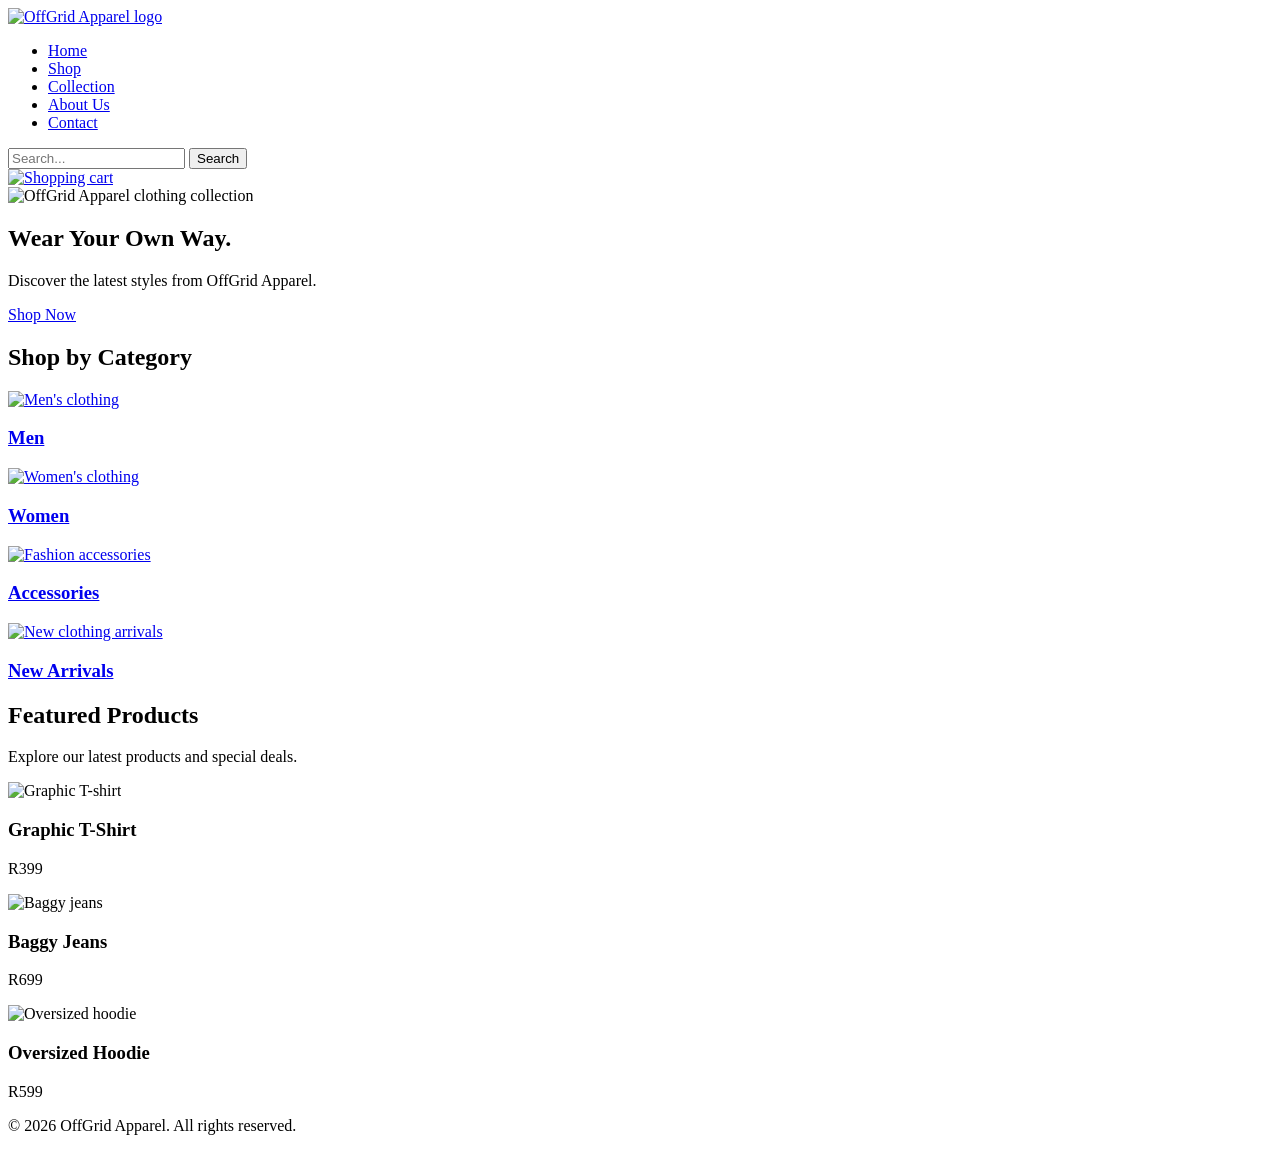
==== index.html @ 58221da4 "Add files via upload" ====
<!doctype html>
<html>

<head>
    <title>OffGrid Apparel - Home</title>
</head>

<body>

    <!-- Header -->
    <header>

        <!-- Logo -->
        <a href="index.html">
            <img src="images/OffGrid-logo.png" alt="OffGrid Apparel logo">
        </a>

        <!-- Navigation -->
        <nav>
            <ul>
                <li><a href="index.html">Home</a></li>
                <li><a href="shop.html">Shop</a></li>
                <li><a href="collection.html">Collection</a></li>
                <li><a href="about.html">About Us</a></li>
                <li><a href="contact.html">Contact</a></li>
            </ul>
        </nav>

        <!-- Search Bar -->
        <form action="search.html" method="get">
            <input type="search" name="search" placeholder="Search..." aria-label="Search">
            <button type="submit">Search</button>
        </form>

        <!-- Shopping Cart -->
        <a href="cart.html" aria-label="Shopping Cart">
            <img src="images/grocery-store (1).png" alt="Shopping cart">
        </a>

    </header>


    <main>

        <!-- Hero Section -->
        <section class="hero">

            <img src="images/hero.jpg" alt="OffGrid Apparel clothing collection">

            <div class="hero-content">
                <h1>Wear Your Own Way.</h1>
                <p>Discover the latest styles from OffGrid Apparel.</p>
                <a href="shop.html">Shop Now</a>
            </div>

        </section>


        <!-- Shop by Category -->
        <section class="shop-category">

            <h2>Shop by Category</h2>

            <div class="categories">

                <!-- Men's Category -->
                <a href="shop.html">
                    <img src="images/men.png" alt="Men's clothing">
                    <h3>Men</h3>
                </a>

                <!-- Women's Category -->
                <a href="shop.html">
                    <img src="images/women.png" alt="Women's clothing">
                    <h3>Women</h3>
                </a>

                <!-- Accessories Category -->
                <a href="shop.html">
                    <img src="images/Accessories.png" alt="Fashion accessories">
                    <h3>Accessories</h3>
                </a>

                <!-- New Arrivals Category -->
                <a href="shop.html">
                    <img src="images/new-arrivals.png" alt="New clothing arrivals">
                    <h3>New Arrivals</h3>
                </a>

            </div>

        </section>


        <!-- Featured Products -->
        <section class="featured-products">

            <h2>Featured Products</h2>
            <p>Explore our latest products and special deals.</p>

            <!-- Product 1 -->
            <article>
                <img src="images/product1.jpg" alt="Graphic T-shirt">
                <h3>Graphic T-Shirt</h3>
                <p>R399</p>
            </article>

            <!-- Product 2 -->
            <article>
                <img src="images/product2.jpg" alt="Baggy jeans">
                <h3>Baggy Jeans</h3>
                <p>R699</p>
            </article>

            <!-- Product 3 -->
            <article>
                <img src="images/product3.jpg" alt="Oversized hoodie">
                <h3>Oversized Hoodie</h3>
                <p>R599</p>
            </article>

        </section>

    </main>


    <!-- Footer -->
    <footer>

        <p>&copy; 2026 OffGrid Apparel. All rights reserved.</p>

    </footer>

</body>

</html>
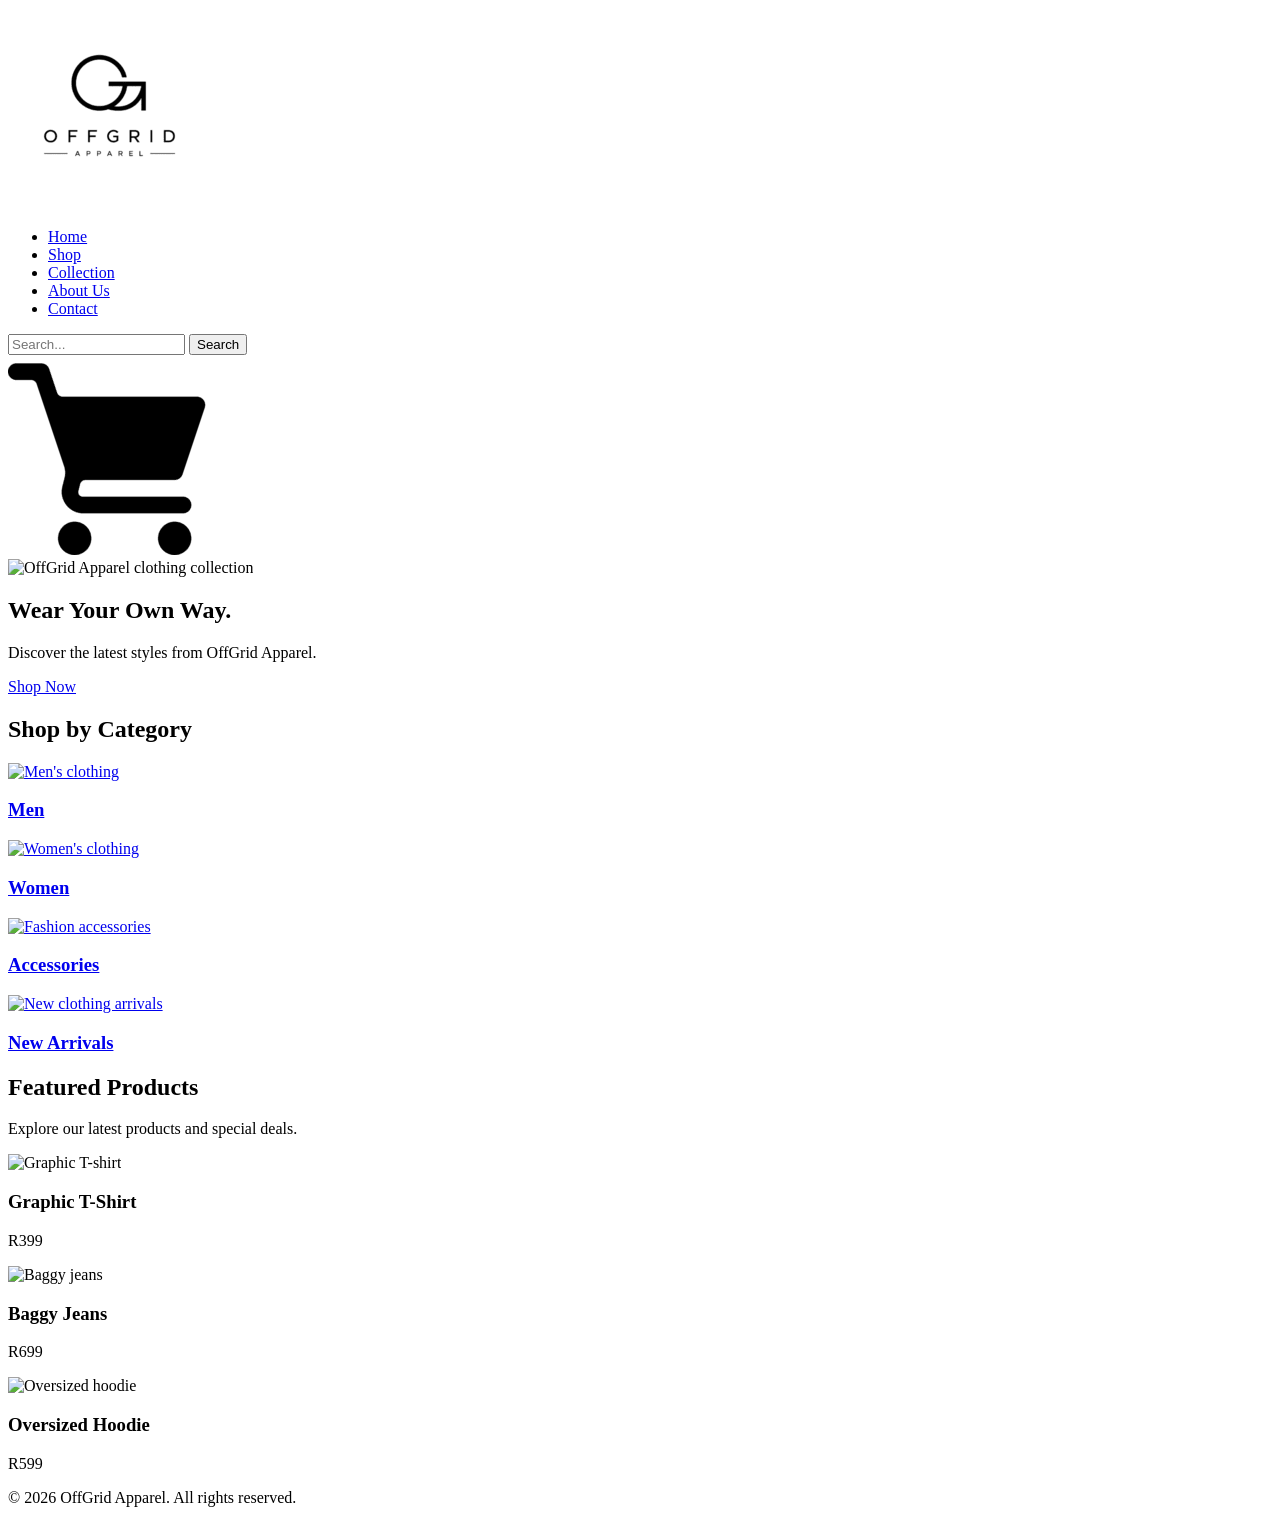
==== commit cbad2760: "Update index.html" ====
--- a/index.html
+++ b/index.html
@@ -3,42 +3,38 @@
 
 <head>
     <title>OffGrid Apparel - Home</title>
+    <link rel="stylesheet" href="css/style.css">
 </head>
 
-<body>
+<body class="page-home">
 
     <!-- Header -->
-    <header>
+     <header>
 
-        <!-- Logo -->
-        <a href="index.html">
-            <img src="images/OffGrid-logo.png" alt="OffGrid Apparel logo">
-        </a>
+    <a href="index.html">
+        <img class="logo" src="images/OffGrid-logo.png" alt="OffGrid Apparel logo">
+    </a>
 
-        <!-- Navigation -->
-        <nav>
-            <ul>
-                <li><a href="index.html">Home</a></li>
-                <li><a href="shop.html">Shop</a></li>
-                <li><a href="collection.html">Collection</a></li>
-                <li><a href="about.html">About Us</a></li>
-                <li><a href="contact.html">Contact</a></li>
-            </ul>
-        </nav>
+    <nav>
+        <ul>
+            <li><a href="index.html">Home</a></li>
+            <li><a href="shop.html">Shop</a></li>
+            <li><a href="collection.html">Collection</a></li>
+            <li><a href="about.html">About Us</a></li>
+            <li><a href="contact.html">Contact</a></li>
+        </ul>
+    </nav>
 
-        <!-- Search Bar -->
-        <form action="search.html" method="get">
-            <input type="search" name="search" placeholder="Search..." aria-label="Search">
-            <button type="submit">Search</button>
-        </form>
+    <form>
+        <input type="search" placeholder="Search...">
+        <button>Search</button>
+    </form>
 
-        <!-- Shopping Cart -->
-        <a href="cart.html" aria-label="Shopping Cart">
-            <img src="images/grocery-store (1).png" alt="Shopping cart">
-        </a>
+    <a href="cart.html">
+        <img class="cart" src="images/grocery-store (1).png" alt="Shopping cart">
+    </a>
 
-    </header>
-
+</header>
 
     <main>
 
@@ -65,25 +61,25 @@
 
                 <!-- Men's Category -->
                 <a href="shop.html">
-                    <img src="images/men.png" alt="Men's clothing">
+                    <img src="images/men.jpg" alt="Men's clothing">
                     <h3>Men</h3>
                 </a>
 
                 <!-- Women's Category -->
                 <a href="shop.html">
-                    <img src="images/women.png" alt="Women's clothing">
+                    <img src="images/women.jpg" alt="Women's clothing">
                     <h3>Women</h3>
                 </a>
 
                 <!-- Accessories Category -->
                 <a href="shop.html">
-                    <img src="images/Accessories.png" alt="Fashion accessories">
+                    <img src="images/Accessories.jpg" alt="Fashion accessories">
                     <h3>Accessories</h3>
                 </a>
 
                 <!-- New Arrivals Category -->
                 <a href="shop.html">
-                    <img src="images/new-arrivals.png" alt="New clothing arrivals">
+                    <img src="images/new-arrivals.jpg" alt="New clothing arrivals">
                     <h3>New Arrivals</h3>
                 </a>
 
@@ -100,21 +96,21 @@
 
             <!-- Product 1 -->
             <article>
-                <img src="images/product1.jpg" alt="Graphic T-shirt">
+                <img src="images/graphic_tees.jpg" alt="Graphic T-shirt">
                 <h3>Graphic T-Shirt</h3>
                 <p>R399</p>
             </article>
 
             <!-- Product 2 -->
             <article>
-                <img src="images/product2.jpg" alt="Baggy jeans">
+                <img src="images/baggy_jeans.jpg" alt="Baggy jeans">
                 <h3>Baggy Jeans</h3>
                 <p>R699</p>
             </article>
 
             <!-- Product 3 -->
             <article>
-                <img src="images/product3.jpg" alt="Oversized hoodie">
+                <img src="images/oversized_hoodie.jpg" alt="Oversized hoodie">
                 <h3>Oversized Hoodie</h3>
                 <p>R599</p>
             </article>
@@ -133,4 +129,4 @@
 
 </body>
 
-</html>+</html>
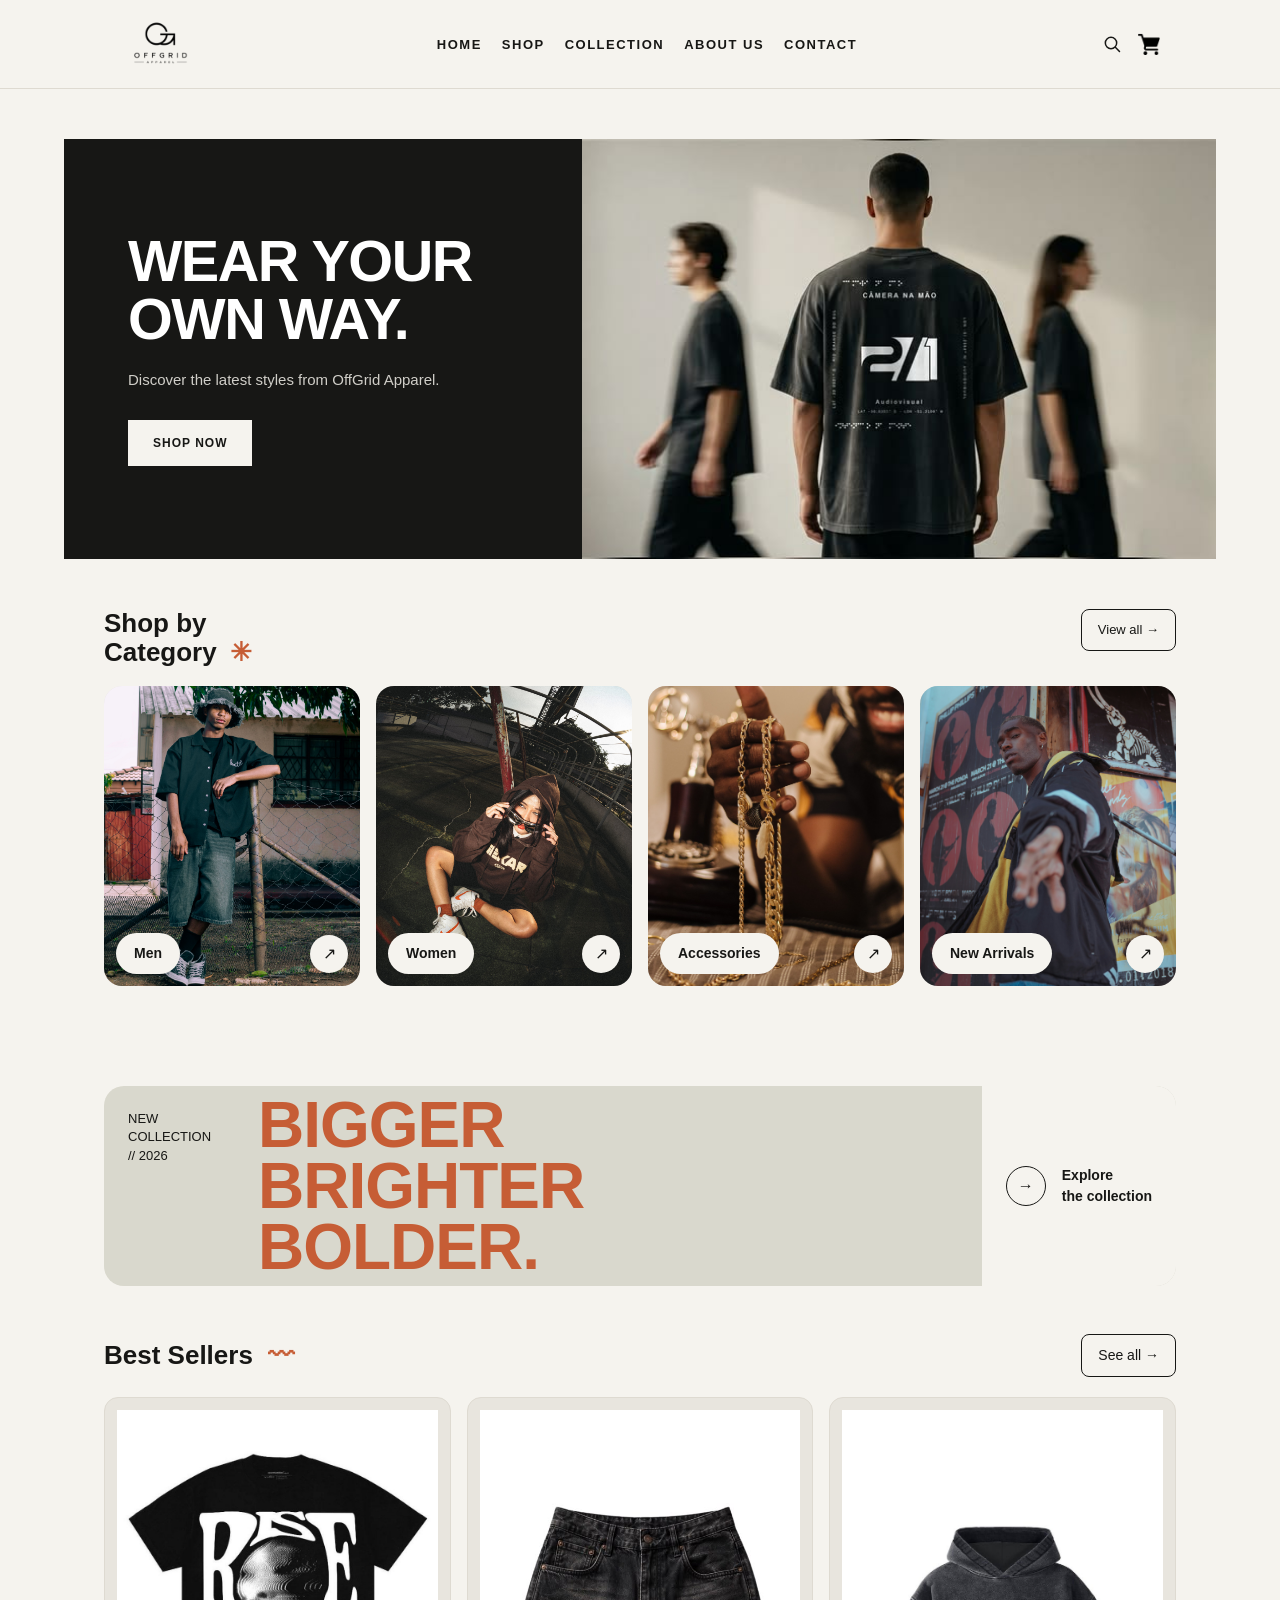
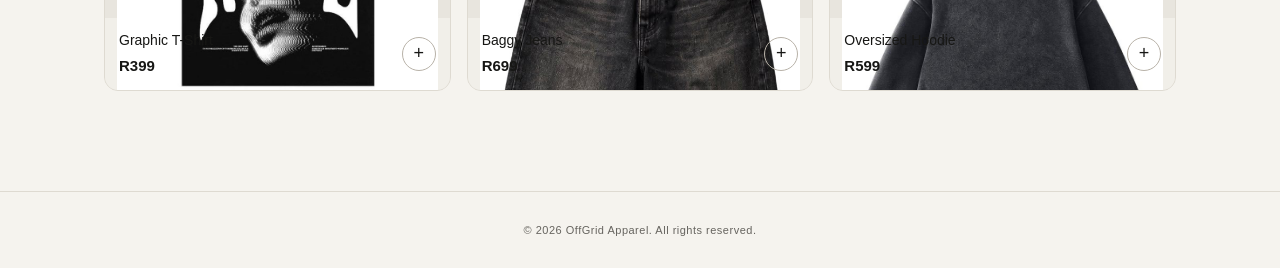
==== commit a3a1c57b: "Update index.html" ====
--- a/index.html
+++ b/index.html
@@ -1,7 +1,11 @@
 <!doctype html>
-<html>
+<html lang="en">
 
 <head>
+    <meta charset="UTF-8">
+    <meta name="viewport" content="width=device-width, initial-scale=1.0">
+    <meta name="description" content="Discover the latest Y2K-inspired streetwear and clothing styles from OffGrid Apparel.">
+    <meta name="keywords" content="OffGrid Apparel, streetwear, Y2K fashion, South African clothing brand, graphic tees, baggy jeans, hoodies">
     <title>OffGrid Apparel - Home</title>
     <link rel="stylesheet" href="css/style.css">
 </head>
@@ -25,14 +29,53 @@
         </ul>
     </nav>
 
-    <form>
-        <input type="search" placeholder="Search...">
-        <button>Search</button>
+
+    <div class="header-actions">
+        <!-- dynamic searchbox -->
+    <div class="header-search">
+    <button class="search-toggle"
+            type="button"
+            aria-label="Open search"
+            aria-expanded="false">
+        <svg viewBox="0 0 24 24" aria-hidden="true">
+            <circle cx="10.8" cy="10.8" r="6.8"></circle>
+            <path d="m16 16 5 5"></path>
+        </svg>
+    </button>
+
+    <form class="search-panel" action="search.html" method="get">
+        <input
+            type="search"
+            id="site-search"
+            name="q"
+            placeholder="Search OffGrid..."
+            autocomplete="off"
+            aria-label="Search OffGrid Apparel">
+
+        <div class="search-suggestions" id="search-suggestions">
+            <a href="shop.html" data-search="shop products clothing">
+                Shop products
+            </a>
+            <a href="collection.html" data-search="collection collections">
+                Explore collection
+            </a>
+            <a href="about.html" data-search="about us brand">
+                About OffGrid
+            </a>
+            <a href="contact.html" data-search="contact support">
+                Contact us
+            </a>
+        </div>
     </form>
-
+</div>
+
+
+<!-- cart -->
     <a href="cart.html">
         <img class="cart" src="images/grocery-store (1).png" alt="Shopping cart">
     </a>
+    </div>
+    
 
 </header>
 
@@ -53,69 +96,124 @@
 
 
         <!-- Shop by Category -->
-        <section class="shop-category">
-
-            <h2>Shop by Category</h2>
-
-            <div class="categories">
-
-                <!-- Men's Category -->
-                <a href="shop.html">
-                    <img src="images/men.jpg" alt="Men's clothing">
-                    <h3>Men</h3>
-                </a>
-
-                <!-- Women's Category -->
-                <a href="shop.html">
-                    <img src="images/women.jpg" alt="Women's clothing">
-                    <h3>Women</h3>
-                </a>
-
-                <!-- Accessories Category -->
-                <a href="shop.html">
-                    <img src="images/Accessories.jpg" alt="Fashion accessories">
-                    <h3>Accessories</h3>
-                </a>
-
-                <!-- New Arrivals Category -->
-                <a href="shop.html">
-                    <img src="images/new-arrivals.jpg" alt="New clothing arrivals">
-                    <h3>New Arrivals</h3>
-                </a>
-
-            </div>
-
-        </section>
-
-
-        <!-- Featured Products -->
-        <section class="featured-products">
-
-            <h2>Featured Products</h2>
-            <p>Explore our latest products and special deals.</p>
-
-            <!-- Product 1 -->
-            <article>
+      
+<section class="shop-category">
+
+    <div class="category-header">
+        <h2>Shop by<br>Category <span>✳</span></h2>
+
+        <a href="shop.html" class="view-all">
+            View all →
+        </a>
+    </div>
+
+    <div class="categories">
+
+        <a href="shop.html" class="category-card">
+            <img src="images/men.jpg" alt="Men's clothing">
+            <div class="category-label">
+                <span class="category-pill">Men</span>
+                <span class="category-arrow">↗</span>
+            </div>
+        </a>
+
+        <a href="shop.html" class="category-card">
+            <img src="images/women.jpg" alt="Women's clothing">
+            <div class="category-label">
+                <span class="category-pill">Women</span>
+                <span class="category-arrow">↗</span>
+            </div>
+        </a>
+
+        <a href="shop.html" class="category-card">
+            <img src="images/Accessories.jpg" alt="Fashion accessories">
+            <div class="category-label">
+                <span class="category-pill">Accessories</span>
+                <span class="category-arrow">↗</span>
+            </div>
+        </a>
+
+        <a href="shop.html" class="category-card">
+            <img src="images/new-arrivals.jpg" alt="New arrivals">
+            <div class="category-label">
+                <span class="category-pill">New Arrivals</span>
+                <span class="category-arrow">↗</span>
+            </div>
+        </a>
+
+    </div>
+
+</section>
+
+
+     
+       
+<!-- Featured Products -->
+<section class="featured-products">
+
+    <!-- Promotional Banner -->
+    <div class="featured-banner">
+        <p class="banner-tag">NEW<br>COLLECTION<br>// 2026</p>
+
+        <!-- Add your banner/model image here later -->
+        <h2 class="banner-title">BIGGER<br>BRIGHTER<br>BOLDER.</h2>
+
+        <div class="banner-cta">
+            <button class="circle-btn" type="button" aria-label="Explore collection">→</button>
+            <span>Explore<br>the collection</span>
+        </div>
+    </div>
+
+    <!-- Best Sellers Heading -->
+    <div class="featured-header">
+        <h2>Best Sellers <span>〰</span></h2>
+        <a href="shop.html" class="see-all">See all →</a>
+    </div>
+
+    <!-- Products -->
+    <div class="product-grid">
+
+        <article class="product-card">
+            <div class="product-img">
                 <img src="images/graphic_tees.jpg" alt="Graphic T-shirt">
-                <h3>Graphic T-Shirt</h3>
-                <p>R399</p>
-            </article>
-
-            <!-- Product 2 -->
-            <article>
+            </div>
+            <div class="product-info">
+                <div>
+                    <h3>Graphic T-Shirt</h3>
+                    <p>R399</p>
+                </div>
+                <button class="add" type="button" aria-label="View Graphic T-Shirt">+</button>
+            </div>
+        </article>
+
+        <article class="product-card">
+            <div class="product-img">
                 <img src="images/baggy_jeans.jpg" alt="Baggy jeans">
-                <h3>Baggy Jeans</h3>
-                <p>R699</p>
-            </article>
-
-            <!-- Product 3 -->
-            <article>
+            </div>
+            <div class="product-info">
+                <div>
+                    <h3>Baggy Jeans</h3>
+                    <p>R699</p>
+                </div>
+                <button class="add" type="button" aria-label="View Baggy Jeans">+</button>
+            </div>
+        </article>
+
+        <article class="product-card">
+            <div class="product-img">
                 <img src="images/oversized_hoodie.jpg" alt="Oversized hoodie">
-                <h3>Oversized Hoodie</h3>
-                <p>R599</p>
-            </article>
-
-        </section>
+            </div>
+            <div class="product-info">
+                <div>
+                    <h3>Oversized Hoodie</h3>
+                    <p>R599</p>
+                </div>
+                <button class="add" type="button" aria-label="View Oversized Hoodie">+</button>
+            </div>
+        </article>
+
+    </div>
+</section>
 
     </main>
 
@@ -126,7 +224,7 @@
         <p>&copy; 2026 OffGrid Apparel. All rights reserved.</p>
 
     </footer>
-
+<script src="js/script.js"></script>
 </body>
 
 </html>
--- a/css/style.css
+++ b/css/style.css
@@ -0,0 +1,2989 @@
+/* ================ CSS Reset ================ */
+ 
+*,
+*::before,
+*::after {
+    box-sizing: border-box;
+    margin: 0;
+    padding: 0;
+}
+ 
+html {
+    -webkit-text-size-adjust: 100%;
+    text-size-adjust: 100%;
+    scroll-behavior: smooth;
+}
+ 
+html, body {
+    width: 100%;
+}
+ 
+body {
+    font-family: Arial, Helvetica, sans-serif;
+    color: var(--black);
+    line-height: 1.5;
+    -webkit-font-smoothing: antialiased;
+}
+ 
+ul, ol {
+    list-style: none;
+}
+ 
+a {
+    color: inherit;
+    text-decoration: none;
+}
+ 
+img, picture, svg {
+    display: block;
+    max-width: 100%;
+}
+ 
+input, textarea, button, select {
+    font: inherit;
+    color: inherit;
+    border-radius: 0;
+    appearance: none;
+    -webkit-appearance: none;
+}
+ 
+button {
+    cursor: pointer;
+    background: none;
+    border: none;
+}
+ 
+table {
+    border-collapse: collapse;
+}
+ 
+/* ================ Design Tokens ================ */
+ 
+:root {
+    --black: #171715;
+    --white: #FFFFFF;
+    --off-white: #F5F3EE;
+    --line: #DEDAD1;
+    --grey-text: #66645F;
+    --grey-text-soft: #89867F;
+
+    --accent: #C65D35;
+    --accent-hover: #A94A29;
+
+    --page-bg: #F5F3EE;
+    --card-bg: #E8E5DE;
+    --card-inner: #F1EFE9;
+    --dark-bg: #171715;
+
+    --max-width: 1400px;
+    --bp-desktop: 1024px;
+    --bp-tablet: 768px;
+    --bp-mobile: 480px;
+}
+ 
+/* ================ Header / Navigation (shared) ================ */
+ 
+header {
+    width: 100%;
+    display: flex;
+    align-items: center;
+    justify-content: space-between;
+    gap: 12px;
+    padding: 4px 120px;
+    background-color: var(--white);
+    position: sticky;
+    top: 0;
+    z-index: 10;
+}
+
+header > a:first-child {
+    flex-shrink: 0;
+}
+
+header nav {
+    margin: 0 auto;
+}
+
+header nav ul {
+    display: flex;
+    align-items: center;
+    gap: 20px;
+}
+
+.header-actions {
+    display: flex;
+    align-items: center;
+    gap: 8px;
+    flex-shrink: 0;
+}
+
+.cart {
+    width: 22px;
+    height: 22px;
+}
+
+.logo {
+    width: 80px;
+}
+ 
+nav ul {
+    display: flex;
+    gap: 20px;
+}
+ 
+nav a {
+    font-size: 13px;
+    font-weight: bold;
+    letter-spacing: 1.5px;
+    text-transform: uppercase;
+    padding-bottom: 5px;
+    border-bottom: 2px solid transparent;
+    transition: border-color 0.15s ease;
+}
+ 
+nav a:hover,
+nav a:focus-visible {
+    border-bottom-color: var(--black);
+}
+ 
+nav a:active {
+    opacity: 0.6;
+}
+ 
+
+ /* Search icon and dropdown */
+.header-search {
+    position: relative;
+    flex-shrink: 0;
+}
+
+.search-toggle {
+    display: flex;
+    align-items: center;
+    justify-content: center;
+     width: 36px;  
+    height: 36px; 
+    padding: 7px;
+    background: transparent;
+    color: var(--black);
+    border: 1px solid transparent;
+    cursor: pointer;
+    transition: background 0.2s ease;
+}
+
+.search-toggle:hover,
+.search-toggle:focus-visible {
+    background: #f2f2f2;
+    outline: none;
+}
+
+.search-toggle svg {
+    width: 22px;
+    height: 22px;
+    fill: none;
+    stroke: currentColor;
+    stroke-width: 1.8;
+    stroke-linecap: round;
+}
+
+/* Glass search panel */
+.search-panel {
+    position: absolute;
+    top: calc(100% + 12px);
+    right: -10px;
+    width: 280px;
+    padding: 14px;
+    background: rgba(255, 255, 255, 0.78);
+    backdrop-filter: blur(16px);
+    -webkit-backdrop-filter: blur(16px);
+    border: 1px solid rgba(255, 255, 255, 0.8);
+    border-radius: 12px;
+    box-shadow: 0 12px 35px rgba(0, 0, 0, 0.12);
+
+    opacity: 0;
+    visibility: hidden;
+    transform: translateY(-8px);
+    pointer-events: none;
+    transition: opacity 0.2s ease,
+                transform 0.2s ease,
+                visibility 0.2s ease;
+    z-index: 100;
+}
+
+/* Reveal on hover or click (Escape / click outside closes it) */
+.header-search:hover .search-panel,
+.header-search.is-open .search-panel {
+    opacity: 1;
+    visibility: visible;
+    transform: translateY(0);
+    pointer-events: auto;
+}
+
+.search-panel input[type="search"] {
+    width: 100%;
+    padding: 12px;
+    border: 1px solid rgba(0, 0, 0, 0.15);
+    border-radius: 7px;
+    background: rgba(255, 255, 255, 0.75);
+    color: var(--black);
+    font-size: 14px;
+    outline: none;
+}
+
+.search-panel input[type="search"]:focus {
+    border-color: var(--black);
+}
+
+.search-suggestions {
+    display: flex;
+    flex-direction: column;
+    gap: 3px;
+    margin-top: 10px;
+}
+
+.search-suggestions a {
+    padding: 10px;
+    border-radius: 6px;
+    font-size: 13px;
+    color: var(--black);
+    transition: background 0.15s ease;
+}
+
+.search-suggestions a:hover,
+.search-suggestions a:focus-visible {
+    background: rgba(0, 0, 0, 0.07);
+}
+
+.search-suggestions a[hidden] {
+    display: none;
+}
+
+/* Responsive sizing */
+@media (max-width: 480px) {
+    .search-panel {
+        width: min(280px, calc(100vw - 32px));
+        right: -45px;
+    }
+}
+ 
+
+.cart {
+    width: 22px;
+    height: 22px;
+}
+ 
+/* Header — tablet: nav wraps, everything centers */
+@media (max-width: 768px) {
+    header {
+        flex-wrap: wrap;
+        justify-content: center;
+        padding: 16px 20px;
+        gap: 14px;
+    }
+ 
+    nav ul {
+        flex-wrap: wrap;
+        justify-content: center;
+        gap: 16px 22px;
+    }
+ 
+    header form {
+        order: 3;
+    }
+}
+ 
+/* Header — mobile: narrower search field */
+@media (max-width: 480px) {
+    header input[type="search"] {
+        width: 100px;
+    }
+ 
+    nav ul {
+        gap: 12px 16px;
+    }
+ 
+    nav a {
+        font-size: 12px;
+    }
+}
+ 
+/* ================ Footer (shared) ================ */
+ 
+footer {
+    width: 100%;
+    padding: 30px 40px;
+    background-color: #f5f5f5;
+    border-top: 1px solid #eee;
+    text-align: center;
+}
+ 
+footer p {
+    font-size: 11px;
+    color: var(--grey-text);
+    letter-spacing: 0.5px;
+}
+ 
+@media (max-width: 480px) {
+    footer {
+        padding: 24px 20px;
+    }
+}
+ 
+/* ================ Shared main container ================ */
+ 
+main {
+    width: 90%;
+    max-width: var(--max-width);
+    margin: auto;
+    padding: 50px 0;
+}
+ 
+@media (max-width: 768px) {
+    main {
+        width: 92%;
+        padding: 36px 0;
+    }
+}
+ 
+@media (max-width: 480px) {
+    main {
+        width: 94%;
+        padding: 28px 0;
+    }
+}
+ 
+/* =====================================================
+   HOME  (.page-home)
+===================================================== */
+ 
+
+/* =========================
+   HOME HERO
+========================= */
+
+.page-home .hero {
+    display: grid;
+    grid-template-columns: 0.9fr 1.1fr;
+    align-items: stretch;
+    width: 100%;
+    min-height: 420px;
+    background: #222;
+    color: var(--white);
+    overflow: hidden;
+}
+
+.page-home .hero-content {
+    grid-column: 1;
+    grid-row: 1;
+    display: flex;
+    flex-direction: column;
+    justify-content: center;
+    align-items: flex-start;
+    padding: clamp(28px, 5vw, 72px);
+    min-width: 0;
+    z-index: 1;
+}
+
+.page-home .hero-content h1 {
+    max-width: 600px;
+    margin: 0 0 18px;
+    font-size: clamp(32px, 4.5vw, 58px);
+    font-weight: 800;
+    line-height: 1.02;
+    letter-spacing: -1.5px;
+    text-transform: uppercase;
+    overflow-wrap: break-word;
+}
+
+.page-home .hero-content p {
+    max-width: 420px;
+    margin: 0 0 28px;
+    color: #ccc;
+    font-size: 15px;
+    line-height: 1.7;
+}
+
+.page-home .hero-content a {
+    display: inline-flex;
+    justify-content: center;
+    align-items: center;
+    min-height: 46px;
+    width: fit-content;
+    padding: 12px 24px;
+    border: 1px solid var(--white);
+    background: var(--white);
+    color: var(--black);
+    font-size: 12px;
+    font-weight: 700;
+    letter-spacing: 1px;
+    text-transform: uppercase;
+    text-decoration: none;
+    transition:
+        background-color 0.2s ease,
+        color 0.2s ease,
+        border-color 0.2s ease;
+}
+
+.page-home .hero-content a:hover {
+    background: transparent;
+    color: var(--white);
+}
+
+.page-home .hero-content a:active {
+    opacity: 0.8;
+}
+
+.page-home .hero img {
+    grid-column: 2;
+    grid-row: 1;
+    display: block;
+    width: 100%;
+    height: 100%;
+    min-height: 420px;
+    max-height: 600px;
+    object-fit: cover;
+    object-position: center;
+}
+
+/* Tablet */
+@media (max-width: 768px) {
+    .page-home .hero {
+        grid-template-columns: 1fr 1fr;
+        min-height: 360px;
+    }
+
+    .page-home .hero-content {
+        padding: 28px;
+    }
+
+    .page-home .hero-content h1 {
+        font-size: clamp(28px, 5vw, 40px);
+        letter-spacing: -0.8px;
+    }
+
+    .page-home .hero-content p {
+        font-size: 14px;
+    }
+
+    .page-home .hero img {
+        min-height: 360px;
+    }
+}
+
+/* Mobile */
+@media (max-width: 480px) {
+    .page-home .hero {
+        grid-template-columns: 1fr;
+    }
+
+    .page-home .hero-content {
+        grid-column: 1;
+        grid-row: 2;
+        padding: 30px 22px;
+    }
+
+    .page-home .hero-content h1 {
+        font-size: clamp(30px, 9vw, 42px);
+    }
+
+    .page-home .hero-content p {
+        margin-bottom: 22px;
+    }
+
+    .page-home .hero img {
+        grid-column: 1;
+        grid-row: 1;
+        min-height: 0;
+        height: 280px;
+        max-height: none;
+    }
+}
+
+ 
+/* Shop by Category */
+ 
+
+/* Shop by Category */
+.page-home .shop-category {
+    width: 100%;
+    padding: 50px 40px;
+    background-color: var(--white);
+}
+
+.page-home .category-header {
+    display: flex;
+    justify-content: space-between;
+    align-items: flex-start;
+    margin-bottom: 20px;
+}
+
+.page-home .category-header h2 {
+    font-size: 26px;
+    line-height: 1.1;
+    text-align: left;
+    text-transform: none;
+    letter-spacing: 0;
+}
+
+.page-home .category-header h2 span {
+    color: #ff6a13;
+    margin-left: 6px;
+}
+
+.page-home .view-all {
+    padding: 10px 16px;
+    border: 1px solid var(--black);
+    border-radius: 8px;
+    font-size: 13px;
+}
+
+.page-home .categories {
+    display: grid;
+    grid-template-columns: repeat(4, minmax(0, 1fr));
+    gap: 16px;
+}
+
+.page-home .category-card {
+    position: relative;
+    height: 300px;
+    display: flex;
+    align-items: flex-end;
+    padding: 12px;
+    overflow: hidden;
+    border-radius: 18px;
+    background-color: #ebe9e4;
+}
+
+.page-home .category-card img {
+    position: absolute;
+    inset: 0;
+    width: 100%;
+    height: 100%;
+    object-fit: cover;
+    transition: transform 0.4s ease;
+}
+
+.page-home .category-card:hover img {
+    transform: scale(1.05);
+}
+
+.page-home .category-label {
+    position: relative;
+    z-index: 1;
+    width: 100%;
+    display: flex;
+    justify-content: space-between;
+    align-items: center;
+}
+
+.page-home .category-pill,
+.page-home .category-arrow {
+    background: #f4f2ee;
+}
+
+.page-home .category-pill {
+    padding: 10px 18px;
+    border-radius: 999px;
+    font-size: 14px;
+    font-weight: 600;
+}
+
+.page-home .category-arrow {
+    width: 38px;
+    height: 38px;
+    border-radius: 50%;
+    display: grid;
+    place-items: center;
+    font-size: 16px;
+}
+
+@media (max-width: 800px) {
+    .page-home .shop-category {
+        padding: 40px 20px;
+    }
+
+    .page-home .categories {
+        grid-template-columns: repeat(2, minmax(0, 1fr));
+    }
+
+    .page-home .category-card {
+        height: 260px;
+    }
+}
+
+@media (max-width: 480px) {
+    .page-home .shop-category {
+        padding: 30px 12px;
+    }
+
+    .page-home .categories {
+        gap: 10px;
+    }
+
+    .page-home .category-card {
+        height: 210px;
+        padding: 8px;
+        border-radius: 12px;
+    }
+
+    .page-home .category-pill {
+        padding: 8px 12px;
+        font-size: 12px;
+    }
+
+    .page-home .category-arrow {
+        width: 32px;
+        height: 32px;
+    }
+}
+
+ 
+/* Featured Products */
+ 
+
+/* Featured Products */
+.page-home .featured-products {
+    width: 100%;
+    padding: 50px 40px;
+    background: #ebe9e4;
+    color: #111;
+}
+
+/* Banner */
+.page-home .featured-banner {
+    display: flex;
+    align-items: center;
+    gap: 24px;
+    min-height: 200px;
+    margin-bottom: 48px;
+    border-radius: 20px;
+    background: #b9c8f5;
+    overflow: hidden;
+}
+
+.page-home .banner-tag {
+    width: 130px;
+    flex-shrink: 0;
+    align-self: flex-start;
+    padding: 24px 0 0 24px;
+    font-size: 13px;
+    line-height: 1.4;
+}
+
+.page-home .featured-banner > img {
+    width: 220px;
+    height: 200px;
+    flex-shrink: 0;
+    object-fit: cover;
+}
+
+.page-home .banner-title {
+    flex: 1;
+    font-size: clamp(32px, 5vw, 64px);
+    font-weight: 900;
+    line-height: 0.95;
+    letter-spacing: -1px;
+    color: #2f5bff;
+    text-shadow:
+        3px 3px 0 #fff,
+        -3px -3px 0 #fff,
+        3px -3px 0 #fff,
+        -3px 3px 0 #fff;
+}
+
+.page-home .banner-cta {
+    align-self: stretch;
+    display: flex;
+    align-items: center;
+    gap: 16px;
+    padding: 0 24px;
+    background: #ebe9e4;
+    font-size: 14px;
+    font-weight: 600;
+}
+
+.page-home .circle-btn {
+    width: 40px;
+    height: 40px;
+    flex-shrink: 0;
+    border: 1px solid #111;
+    border-radius: 50%;
+    background: transparent;
+    font-size: 16px;
+    cursor: pointer;
+}
+
+/* Best Sellers heading */
+.page-home .featured-header {
+    display: flex;
+    justify-content: space-between;
+    align-items: center;
+    gap: 16px;
+    margin-bottom: 20px;
+}
+
+.page-home .featured-header h2 {
+    margin: 0;
+    font-size: 26px;
+    font-weight: 700;
+}
+
+.page-home .featured-header h2 span {
+    margin-left: 8px;
+    color: #ff6a13;
+}
+
+.page-home .see-all {
+    padding: 10px 16px;
+    border: 1px solid #111;
+    border-radius: 8px;
+    background: transparent;
+    font-size: 14px;
+    cursor: pointer;
+}
+
+/* Product grid */
+.page-home .product-grid {
+    display: grid;
+    grid-template-columns: repeat(3, minmax(0, 1fr));
+    gap: 16px;
+}
+
+.page-home .product-card {
+    min-width: 0;
+    overflow: hidden;
+    border: 1px solid #d6d3cc;
+    border-radius: 14px;
+    background: #e4e2dd;
+}
+
+.page-home .product-img {
+    height: 220px;
+    display: grid;
+    place-items: center;
+    padding: 12px;
+}
+
+.page-home .product-img img {
+    width: 100%;
+    height: 100%;
+    object-fit: contain;
+}
+
+.page-home .product-info {
+    display: flex;
+    justify-content: space-between;
+    align-items: center;
+    gap: 10px;
+    padding: 12px 14px;
+    background: #f1efeb;
+}
+
+.page-home .product-info h3 {
+    margin-bottom: 4px;
+    font-size: 14px;
+    font-weight: 500;
+}
+
+.page-home .product-info p {
+    margin: 0;
+    font-size: 15px;
+    font-weight: 700;
+}
+
+.page-home .add {
+    width: 34px;
+    height: 34px;
+    flex-shrink: 0;
+    border: 1px solid #aaa;
+    border-radius: 50%;
+    background: transparent;
+    font-size: 18px;
+    cursor: pointer;
+}
+
+.page-home .see-all:hover,
+.page-home .add:hover,
+.page-home .circle-btn:hover {
+    background: #fff;
+}
+
+/* Tablet */
+@media (max-width: 800px) {
+    .page-home .featured-products {
+        padding: 40px 20px;
+    }
+
+    .page-home .featured-banner {
+        flex-wrap: wrap;
+        gap: 12px;
+    }
+
+    .page-home .banner-title {
+        padding: 12px;
+    }
+
+    .page-home .banner-cta {
+        width: 100%;
+        min-height: 76px;
+        padding: 16px 24px;
+    }
+
+    .page-home .product-grid {
+        grid-template-columns: repeat(2, minmax(0, 1fr));
+    }
+}
+
+/* Mobile */
+@media (max-width: 480px) {
+    .page-home .featured-products {
+        padding: 30px 12px;
+    }
+
+    .page-home .featured-banner {
+        gap: 8px;
+        border-radius: 12px;
+    }
+
+    .page-home .banner-tag {
+        width: 90px;
+        padding: 16px 0 0 12px;
+        font-size: 11px;
+    }
+
+    .page-home .featured-banner > img {
+        width: 100px;
+        height: 140px;
+    }
+
+    .page-home .banner-title {
+        padding: 8px 4px;
+        font-size: clamp(22px, 7vw, 34px);
+    }
+
+    .page-home .banner-cta {
+        padding: 12px;
+    }
+
+    .page-home .featured-header h2 {
+        font-size: 21px;
+    }
+
+    .page-home .see-all {
+        padding: 8px 10px;
+        font-size: 12px;
+    }
+
+    .page-home .product-grid {
+        gap: 10px;
+    }
+
+    .page-home .product-img {
+        height: 150px;
+        padding: 8px;
+    }
+
+    .page-home .product-info {
+        padding: 10px 8px;
+    }
+
+    .page-home .product-info h3 {
+        font-size: 12px;
+    }
+
+    .page-home .product-info p {
+        font-size: 13px;
+    }
+
+    .page-home .add {
+        width: 30px;
+        height: 30px;
+    }
+}
+
+ 
+/* Home — tablet: category row wraps to 2 across */
+@media (max-width: 768px) {
+    .page-home .hero {
+        min-height: unset;
+    }
+ 
+    .page-home .hero img {
+        height: 320px;
+    }
+ 
+    .page-home .hero-content {
+        padding: 32px;
+    }
+ 
+    .page-home .shop-category,
+    .page-home .featured-products {
+        padding: 40px 20px;
+    }
+}
+ 
+/* Home — mobile: single column everywhere */
+@media (max-width: 480px) {
+    .page-home .categories a,
+    .page-home .featured-products article {
+        flex: 1 1 100%;
+        max-width: 100%;
+    }
+}
+ 
+/* =====================================================
+   SHOP  (.page-shop)
+===================================================== */
+ 
+.page-shop main > h1 {
+    text-align: center;
+    font-size: 30px;
+    text-transform: uppercase;
+    letter-spacing: 1.5px;
+    margin-bottom: 10px;
+}
+ 
+.page-shop main > p {
+    text-align: center;
+    font-size: 13px;
+    color: var(--grey-text);
+    margin-bottom: 50px;
+}
+ 
+.page-shop main section {
+    display: flex;
+    flex-wrap: wrap;
+    gap: 20px;
+    margin-bottom: 60px;
+}
+ 
+.page-shop main section h2 {
+    width: 100%;
+    font-size: 18px;
+    text-transform: uppercase;
+    letter-spacing: 1.5px;
+    margin-bottom: 5px;
+}
+ 
+.page-shop main article {
+    flex: 1 1 260px;
+    max-width: calc(50% - 10px);
+}
+ 
+.page-shop main article img {
+    width: 100%;
+    aspect-ratio: 4 / 5;
+    object-fit: cover;
+    transition: opacity 0.15s ease;
+}
+ 
+.page-shop main article img:hover {
+    opacity: 0.85;
+}
+ 
+.page-shop main article h3 {
+    font-size: 13px;
+    text-transform: uppercase;
+    letter-spacing: 0.5px;
+    margin: 15px 0 5px 0;
+}
+ 
+.page-shop main article p {
+    font-size: 13px;
+    color: #555;
+    margin-bottom: 15px;
+}
+ 
+.page-shop main article button {
+    padding: 10px 18px;
+    background-color: var(--black);
+    color: var(--white);
+    font-size: 10px;
+    font-weight: bold;
+    text-transform: uppercase;
+    letter-spacing: 1px;
+    transition: background-color 0.15s ease;
+}
+ 
+.page-shop main article button:hover {
+    background-color: #333;
+}
+ 
+.page-shop main article button:active {
+    background-color: #000;
+}
+ 
+/* Shop — mobile: single column */
+@media (max-width: 480px) {
+    .page-shop main article {
+        max-width: 100%;
+        flex: 1 1 100%;
+    }
+}
+
+
+/* =========================================
+   OFFGRID SHOP — FILTERS & PRODUCT CARDS
+   ========================================= */
+
+.page-shop .shop-main {
+    width: 90%;
+    max-width: 1400px;
+    margin: 0 auto;
+    padding: 45px 0 80px;
+}
+
+.page-shop .shop-heading {
+    display: flex;
+    align-items: flex-end;
+    justify-content: space-between;
+    margin-bottom: 38px;
+}
+
+.page-shop .shop-eyebrow {
+    margin: 0 0 12px;
+    font-size: 11px;
+    font-weight: 700;
+    letter-spacing: 2px;
+    text-transform: uppercase;
+}
+
+.page-shop .shop-heading h1 {
+    margin: 0 0 10px;
+    font-size: clamp(30px, 4vw, 48px);
+    line-height: 1.1;
+    letter-spacing: -1.5px;
+}
+
+.page-shop .shop-heading p:last-child {
+    margin: 0;
+    color: #777;
+    font-size: 15px;
+}
+
+.page-shop .shop-toolbar {
+    display: flex;
+    align-items: center;
+    justify-content: space-between;
+    gap: 16px;
+    padding: 18px 0;
+    margin-bottom: 25px;
+    border-top: 1px solid #eee;
+    border-bottom: 1px solid #eee;
+}
+
+.page-shop .product-count {
+    margin: 0;
+    color: #666;
+    font-size: 13px;
+}
+
+.page-shop .sort-control {
+    display: flex;
+    align-items: center;
+    gap: 10px;
+    font-size: 13px;
+}
+
+.page-shop .sort-control select {
+    max-width: 100%;
+    padding: 10px 30px 10px 12px;
+    border: 1px solid #ddd;
+    border-radius: 0;
+    background: #fff;
+    color: #111;
+    font: inherit;
+    cursor: pointer;
+}
+
+.page-shop .shop-layout {
+    display: grid;
+    grid-template-columns: 225px minmax(0, 1fr);
+    align-items: start;
+    gap: 35px;
+}
+
+/* Sidebar filters */
+
+.page-shop .shop-filters {
+    position: sticky;
+    top: 25px;
+    min-width: 0;
+    padding: 0 0 20px;
+}
+
+.page-shop .filter-heading {
+    display: flex;
+    align-items: center;
+    justify-content: space-between;
+    padding-bottom: 20px;
+    border-bottom: 1px solid #eee;
+}
+
+.page-shop .filter-heading h2 {
+    margin: 0;
+    font-size: 18px;
+    font-weight: 700;
+}
+
+.page-shop .filter-close {
+    display: none;
+    border: 0;
+    background: none;
+    font-size: 30px;
+    line-height: 1;
+    cursor: pointer;
+}
+
+.page-shop .filter-group {
+    padding: 23px 0;
+    border-bottom: 1px solid #eee;
+}
+
+.page-shop .filter-group h3 {
+    margin: 0 0 17px;
+    font-size: 13px;
+    font-weight: 700;
+    text-transform: uppercase;
+    letter-spacing: .5px;
+}
+
+.page-shop .filter-option {
+    display: flex;
+    align-items: center;
+    gap: 11px;
+    margin: 14px 0;
+    color: #555;
+    font-size: 14px;
+    cursor: pointer;
+}
+
+.page-shop .filter-option input {
+    width: 16px;
+    height: 16px;
+    margin: 0;
+    accent-color: #171717;
+    cursor: pointer;
+}
+
+.page-shop .price-filter-heading {
+    display: flex;
+    align-items: center;
+    justify-content: space-between;
+    gap: 8px;
+}
+
+.page-shop .price-filter-heading h3 {
+    margin-bottom: 0;
+}
+
+.page-shop .price-filter-heading output {
+    font-size: 13px;
+    font-weight: 700;
+}
+
+.page-shop #price-range {
+    width: 100%;
+    margin: 22px 0 8px;
+    accent-color: #171717;
+    cursor: pointer;
+}
+
+.page-shop .price-range-labels {
+    display: flex;
+    justify-content: space-between;
+    color: #888;
+    font-size: 11px;
+}
+
+.page-shop .clear-filters {
+    width: 100%;
+    margin-top: 20px;
+    padding: 12px;
+    border: 1px solid #ccc;
+    background: transparent;
+    color: #333;
+    font: inherit;
+    font-size: 12px;
+    cursor: pointer;
+    transition: background .2s, color .2s, border-color .2s;
+}
+
+.page-shop .clear-filters:hover {
+    border-color: #111;
+    background: #111;
+    color: #fff;
+}
+
+/* Product grid */
+
+.page-shop .shop-products {
+    min-width: 0;
+}
+
+.page-shop .product-grid {
+    display: grid;
+    grid-template-columns: repeat(3, minmax(0, 1fr));
+    gap: 32px 20px;
+}
+
+.page-shop .product-card {
+    display: flex;
+    flex-direction: column;
+    min-width: 0;
+    background: #fff;
+    border: 1px solid #eee;
+    transition: border-color .25s, transform .25s;
+}
+
+.page-shop .product-card:hover {
+    border-color: #ccc;
+    transform: translateY(-3px);
+}
+
+.page-shop .product-image-link {
+    display: block;
+    color: inherit;
+    text-decoration: none;
+}
+
+.page-shop .product-image-wrap {
+    position: relative;
+    overflow: hidden;
+    aspect-ratio: 4 / 5;
+    background: #f3f3f1;
+}
+
+.page-shop .product-image-wrap img {
+    display: block;
+    width: 100%;
+    height: 100%;
+    object-fit: cover;
+    transition: transform .4s ease;
+}
+
+.page-shop .product-card:hover .product-image-wrap img {
+    transform: scale(1.035);
+}
+
+.page-shop .product-badge {
+    position: absolute;
+    top: 12px;
+    left: 12px;
+    max-width: calc(100% - 24px);
+    padding: 7px 9px;
+    background: rgba(255, 255, 255, .94);
+    color: #111;
+    font-size: 9px;
+    font-weight: 700;
+    letter-spacing: 1px;
+}
+
+.page-shop .product-details {
+    display: flex;
+    flex: 1;
+    flex-direction: column;
+    padding: 17px 15px 15px;
+}
+
+.page-shop .product-category {
+    margin: 0 0 7px;
+    color: #888;
+    font-size: 11px;
+    text-transform: uppercase;
+    letter-spacing: .5px;
+}
+
+.page-shop .product-details h2 {
+    margin: 0 0 18px;
+    font-size: 16px;
+    font-weight: 600;
+    line-height: 1.4;
+}
+
+.page-shop .product-details h2 a {
+    color: #111;
+    text-decoration: none;
+}
+
+.page-shop .product-details h2 a:hover {
+    text-decoration: underline;
+    text-underline-offset: 3px;
+}
+
+.page-shop .product-card-bottom {
+    display: flex;
+    flex-direction: column;
+    align-items: stretch;
+    gap: 13px;
+    margin-top: auto;
+}
+
+.page-shop .product-price {
+    margin: 0;
+    color: #111;
+    font-size: 16px;
+    font-weight: 700;
+}
+
+.page-shop .add-to-cart {
+    width: 100%;
+    min-height: 43px;
+    padding: 12px 10px;
+    border: 1px solid #111;
+    border-radius: 0;
+    background: #111;
+    color: #fff;
+    font: inherit;
+    font-size: 11px;
+    font-weight: 700;
+    letter-spacing: .7px;
+    text-transform: uppercase;
+    cursor: pointer;
+    transition: background .2s, color .2s;
+}
+
+.page-shop .add-to-cart:hover {
+    background: #fff;
+    color: #111;
+}
+
+.page-shop .add-to-cart:focus-visible,
+.page-shop .sort-control select:focus-visible,
+.page-shop .filter-option input:focus-visible {
+    outline: 2px solid #777;
+    outline-offset: 3px;
+}
+
+/* Empty filter results */
+
+.page-shop .no-products {
+    padding: 60px 20px;
+    text-align: center;
+    border: 1px solid #eee;
+}
+
+.page-shop .no-products h2 {
+    margin: 0 0 10px;
+    font-size: 22px;
+}
+
+.page-shop .no-products p {
+    margin: 0 0 20px;
+    color: #777;
+    font-size: 14px;
+}
+
+.page-shop .no-products button {
+    padding: 12px 18px;
+    border: 1px solid #111;
+    background: #111;
+    color: #fff;
+    cursor: pointer;
+}
+
+/* Mobile filter trigger is hidden on desktop */
+
+.page-shop .mobile-filter-toggle {
+    display: none;
+}
+
+/* Tablet */
+
+@media (max-width: 1050px) {
+    .page-shop .shop-layout {
+        grid-template-columns: 190px minmax(0, 1fr);
+        gap: 22px;
+    }
+
+    .page-shop .product-grid {
+        grid-template-columns: repeat(2, minmax(0, 1fr));
+        gap: 25px 16px;
+    }
+
+    .page-shop .product-details {
+        padding: 14px 12px 12px;
+    }
+}
+
+/* Mobile filter drawer */
+
+@media (max-width: 700px) {
+    .page-shop .shop-main {
+        width: 92%;
+        padding-top: 30px;
+        padding-bottom: 50px;
+    }
+
+    .page-shop .shop-heading {
+        margin-bottom: 28px;
+    }
+
+    .page-shop .shop-heading h1 {
+        letter-spacing: -.7px;
+    }
+
+    .page-shop .shop-toolbar {
+        flex-wrap: wrap;
+        gap: 14px;
+        margin-bottom: 20px;
+    }
+
+    .page-shop .mobile-filter-toggle {
+        display: inline-flex;
+        align-items: center;
+        justify-content: center;
+        gap: 8px;
+        min-height: 40px;
+        padding: 9px 13px;
+        border: 1px solid #ddd;
+        background: #fff;
+        color: #111;
+        font: inherit;
+        font-size: 12px;
+        cursor: pointer;
+    }
+
+    .page-shop .product-count {
+        margin-right: auto;
+        font-size: 12px;
+    }
+
+    .page-shop .sort-control {
+        width: 100%;
+        justify-content: space-between;
+    }
+
+    .page-shop .sort-control select {
+        flex: 1;
+        max-width: 230px;
+    }
+
+    .page-shop .shop-layout {
+        display: block;
+    }
+
+    .page-shop .shop-filters {
+        position: fixed;
+        z-index: 1002;
+        top: 0;
+        right: 0;
+        bottom: 0;
+        width: min(340px, 88vw);
+        height: 100dvh;
+        overflow-y: auto;
+        padding: 24px;
+        background: #fff;
+        box-shadow: -10px 0 35px rgba(0, 0, 0, .08);
+        transform: translateX(105%);
+        visibility: hidden;
+        transition: transform .25s ease, visibility .25s;
+    }
+
+    .page-shop.filters-open .shop-filters {
+        transform: translateX(0);
+        visibility: visible;
+    }
+
+    .page-shop .filter-heading {
+        padding-bottom: 20px;
+    }
+
+    .page-shop .filter-close {
+        display: block;
+    }
+
+    .page-shop .filter-backdrop {
+        position: fixed;
+        z-index: 1001;
+        inset: 0;
+        background: rgba(0, 0, 0, .45);
+        opacity: 0;
+        visibility: hidden;
+        transition: opacity .25s ease, visibility .25s;
+    }
+
+    .page-shop.filters-open .filter-backdrop {
+        opacity: 1;
+        visibility: visible;
+    }
+
+    .page-shop.filters-open {
+        overflow: hidden;
+    }
+
+    .page-shop .product-grid {
+        grid-template-columns: repeat(2, minmax(0, 1fr));
+        gap: 20px 12px;
+    }
+
+    .page-shop .product-details {
+        padding: 12px 10px 10px;
+    }
+
+    .page-shop .product-details h2 {
+        margin-bottom: 14px;
+        font-size: 14px;
+    }
+
+    .page-shop .product-category {
+        font-size: 10px;
+    }
+
+    .page-shop .product-price {
+        font-size: 14px;
+    }
+
+    .page-shop .add-to-cart {
+        min-height: 40px;
+        padding: 10px 5px;
+        font-size: 10px;
+        letter-spacing: .3px;
+    }
+
+    .page-shop .product-badge {
+        top: 8px;
+        left: 8px;
+        padding: 6px 7px;
+        font-size: 8px;
+    }
+}
+
+/* Small phones */
+
+@media (max-width: 360px) {
+    .page-shop .product-grid {
+        gap: 16px 9px;
+    }
+
+    .page-shop .product-details {
+        padding: 10px 8px 8px;
+    }
+
+    .page-shop .product-details h2 {
+        font-size: 13px;
+    }
+
+    .page-shop .add-to-cart {
+        font-size: 9px;
+    }
+}
+
+/* Respect reduced-motion preferences */
+
+@media (prefers-reduced-motion: reduce) {
+    .page-shop .product-card,
+    .page-shop .product-image-wrap img,
+    .page-shop .add-to-cart,
+    .page-shop .shop-filters,
+    .page-shop .filter-backdrop {
+        transition: none;
+    }
+}
+
+
+/* =====================================================
+   COLLECTION  (.page-collection)
+===================================================== */
+ 
+.page-collection main > h1 {
+    text-align: center;
+    font-size: 30px;
+    text-transform: uppercase;
+    letter-spacing: 1.5px;
+    margin-bottom: 10px;
+}
+ 
+.page-collection main > p {
+    text-align: center;
+    font-size: 13px;
+    color: var(--grey-text);
+    margin-bottom: 50px;
+}
+ 
+.page-collection main section {
+    display: flex;
+    flex-wrap: wrap;
+    gap: 20px;
+    margin-bottom: 60px;
+}
+ 
+.page-collection main section h2 {
+    width: 100%;
+    font-size: 18px;
+    text-transform: uppercase;
+    letter-spacing: 1.5px;
+}
+ 
+.page-collection main section > p {
+    width: 100%;
+    font-size: 13px;
+    color: var(--grey-text);
+    margin-bottom: 15px;
+}
+ 
+.page-collection main section article {
+    flex: 1 1 220px;
+    max-width: calc(33.33% - 14px);
+}
+ 
+.page-collection main section article img {
+    width: 100%;
+    aspect-ratio: 4 / 5;
+    object-fit: cover;
+    transition: opacity 0.15s ease;
+}
+ 
+.page-collection main section article img:hover {
+    opacity: 0.85;
+}
+ 
+.page-collection main section article h3 {
+    font-size: 13px;
+    text-transform: uppercase;
+    letter-spacing: 0.5px;
+    margin: 15px 0 8px 0;
+}
+ 
+.page-collection main section article p {
+    font-size: 13px;
+    color: var(--grey-text);
+    line-height: 1.5;
+}
+ 
+.page-collection main > a {
+    display: block;
+    width: fit-content;
+    margin: 20px auto 0 auto;
+    padding: 12px 22px;
+    background-color: var(--black);
+    color: var(--white);
+    text-align: center;
+    font-size: 10px;
+    font-weight: bold;
+    text-transform: uppercase;
+    letter-spacing: 1px;
+    transition: background-color 0.15s ease;
+}
+ 
+.page-collection main > a:hover {
+    background-color: #333;
+}
+ 
+.page-collection main > a:active {
+    background-color: #000;
+}
+ 
+/* Collection — tablet: 2 across */
+@media (max-width: 768px) {
+    .page-collection main section article {
+        max-width: calc(50% - 10px);
+        flex: 1 1 200px;
+    }
+}
+ 
+/* Collection — mobile: 1 across */
+@media (max-width: 480px) {
+    .page-collection main section article {
+        max-width: 100%;
+        flex: 1 1 100%;
+    }
+}
+ 
+/* =====================================================
+   ABOUT  (.page-about)
+===================================================== */
+ 
+.page-about main {
+    max-width: 1200px;
+}
+ 
+.page-about main section {
+    padding: 40px 0;
+    border-bottom: 1px solid #eee;
+}
+ 
+.page-about main section:last-child {
+    border-bottom: none;
+}
+ 
+.page-about main section h1 {
+    font-size: 30px;
+    margin-bottom: 20px;
+    text-transform: uppercase;
+    letter-spacing: 1.5px;
+}
+ 
+.page-about main section h2 {
+    font-size: 18px;
+    margin-bottom: 15px;
+    text-transform: uppercase;
+    letter-spacing: 1.5px;
+}
+ 
+.page-about main section p {
+    max-width: 750px;
+    font-size: 14px;
+    line-height: 1.7;
+    color: #555;
+    margin-bottom: 15px;
+}
+ 
+.page-about main section ul {
+    padding-left: 20px;
+}
+ 
+.page-about main section li {
+    font-size: 14px;
+    color: #555;
+    margin-bottom: 10px;
+    list-style: disc;
+}
+ 
+@media (max-width: 480px) {
+    .page-about main section h1 {
+        font-size: 24px;
+    }
+}
+ 
+/* =====================================================
+   CONTACT  (.page-contact)
+===================================================== */
+ 
+.page-contact main {
+    max-width: 1200px;
+}
+ 
+.page-contact main section {
+    padding: 40px 0;
+    border-bottom: 1px solid #eee;
+}
+ 
+.page-contact main section:last-child {
+    border-bottom: none;
+}
+ 
+.page-contact main section h1 {
+    font-size: 30px;
+    margin-bottom: 20px;
+    text-transform: uppercase;
+    letter-spacing: 1.5px;
+}
+ 
+.page-contact main section h2 {
+    font-size: 16px;
+    margin: 25px 0 8px 0;
+    text-transform: uppercase;
+    letter-spacing: 1.5px;
+}
+ 
+.page-contact main section h2:first-of-type {
+    margin-top: 0;
+}
+ 
+.page-contact main section p {
+    max-width: 700px;
+    font-size: 14px;
+    line-height: 1.7;
+    color: #555;
+    margin-bottom: 10px;
+}
+ 
+.page-contact main section form {
+    max-width: 600px;
+}
+ 
+.page-contact main section label {
+    display: block;
+    font-size: 12px;
+    font-weight: bold;
+    margin-bottom: 8px;
+    text-transform: uppercase;
+    letter-spacing: 0.5px;
+}
+ 
+.page-contact main section input[type="text"],
+.page-contact main section input[type="email"] {
+    width: 100%;
+    padding: 12px;
+    border: 1px solid #ccc;
+    font-size: 13px;
+}
+ 
+.page-contact main section textarea {
+    width: 100%;
+    padding: 12px;
+    border: 1px solid #ccc;
+    font-family: inherit;
+    font-size: 13px;
+    resize: vertical;
+}
+ 
+.page-contact main section input:focus,
+.page-contact main section textarea:focus {
+    border-color: #111;
+    outline: none;
+}
+ 
+.page-contact main section input[type="submit"] {
+    padding: 12px 22px;
+    background-color: var(--black);
+    color: var(--white);
+    font-size: 10px;
+    font-weight: bold;
+    text-transform: uppercase;
+    letter-spacing: 1px;
+    transition: background-color 0.15s ease;
+}
+ 
+.page-contact main section input[type="submit"]:hover {
+    background-color: #333;
+}
+ 
+.page-contact main section input[type="submit"]:active {
+    background-color: #000;
+}
+ 
+@media (max-width: 480px) {
+    .page-contact main section h1 {
+        font-size: 24px;
+    }
+}
+ 
+/* =====================================================
+   CART  (.page-cart)
+===================================================== */
+ 
+.page-cart main h1 {
+    font-size: 28px;
+    text-transform: uppercase;
+    letter-spacing: 1.5px;
+    margin-bottom: 30px;
+}
+ 
+.page-cart main > section {
+    margin-bottom: 40px;
+}
+ 
+.page-cart main article {
+    display: flex;
+    flex-wrap: wrap;
+    align-items: center;
+    gap: 20px;
+    padding: 20px 0;
+    border-bottom: 1px solid #eee;
+}
+ 
+.page-cart main article img {
+    width: 100px;
+    height: 120px;
+    object-fit: cover;
+    flex-shrink: 0;
+}
+ 
+.page-cart main article h2 {
+    font-size: 14px;
+    text-transform: uppercase;
+    letter-spacing: 0.5px;
+    margin-bottom: 8px;
+    flex-basis: 100%;
+}
+ 
+.page-cart main article p {
+    font-size: 13px;
+    color: #555;
+}
+ 
+.page-cart main article button {
+    margin-left: auto;
+    padding: 10px 16px;
+    background-color: var(--black);
+    color: var(--white);
+    font-size: 10px;
+    text-transform: uppercase;
+    letter-spacing: 1px;
+    transition: background-color 0.15s ease;
+}
+ 
+.page-cart main article button:hover {
+    background-color: #333;
+}
+ 
+.page-cart main article button:active {
+    background-color: #000;
+}
+ 
+.page-cart main section h2 {
+    font-size: 18px;
+    text-transform: uppercase;
+    letter-spacing: 1.5px;
+    margin-bottom: 15px;
+}
+ 
+.page-cart main section p {
+    font-size: 14px;
+    color: #555;
+    margin-bottom: 8px;
+}
+ 
+.page-cart main section button {
+    margin-top: 15px;
+    padding: 12px 22px;
+    background-color: var(--black);
+    color: var(--white);
+    font-size: 11px;
+    font-weight: bold;
+    text-transform: uppercase;
+    letter-spacing: 1px;
+    transition: background-color 0.15s ease;
+}
+ 
+.page-cart main section button:hover {
+    background-color: #333;
+}
+ 
+.page-cart main section button:active {
+    background-color: #000;
+}
+ 
+.page-cart main > p a {
+    color: var(--black);
+    font-size: 13px;
+    text-decoration: underline;
+}
+ 
+@media (max-width: 480px) {
+    .page-cart main article button {
+        margin-left: 0;
+    }
+ 
+    .page-cart main article img {
+        width: 80px;
+        height: 96px;
+    }
+}
+
+
+/* =========================
+   OFFGRID COLOUR THEME
+========================= */
+
+body {
+    background-color: var(--page-bg);
+    color: var(--black);
+}
+
+header {
+    background-color: var(--off-white);
+    border-bottom: 1px solid var(--line);
+}
+
+footer {
+    background-color: var(--off-white);
+    border-top-color: var(--line);
+}
+
+.search-toggle:hover,
+.search-toggle:focus-visible {
+    background: var(--card-bg);
+}
+
+.search-panel {
+    background: rgba(245, 243, 238, 0.94);
+    border-color: var(--line);
+}
+
+.search-panel input[type="search"] {
+    background: var(--off-white);
+    border-color: var(--line);
+}
+
+.search-suggestions a:hover,
+.search-suggestions a:focus-visible {
+    background: var(--card-bg);
+}
+
+.page-home .hero {
+    background-color: var(--dark-bg);
+    color: var(--white);
+}
+
+.page-home .hero-content p {
+    color: #D0CEC8;
+}
+
+.page-home .hero-content a {
+    background-color: var(--off-white);
+    border-color: var(--off-white);
+    color: var(--black);
+}
+
+.page-home .hero-content a:hover {
+    background-color: transparent;
+    color: var(--white);
+}
+
+.page-home .shop-category {
+    background-color: var(--off-white);
+}
+
+.page-home .category-header h2 span,
+.page-home .featured-header h2 span {
+    color: var(--accent);
+}
+
+.page-home .view-all,
+.page-home .see-all {
+    border-color: var(--black);
+    color: var(--black);
+}
+
+.page-home .view-all:hover,
+.page-home .see-all:hover {
+    background-color: var(--black);
+    color: var(--white);
+}
+
+.page-home .category-card {
+    background-color: var(--card-bg);
+}
+
+.page-home .category-pill,
+.page-home .category-arrow {
+    background-color: var(--off-white);
+    color: var(--black);
+}
+
+.page-home .featured-products {
+    background-color: var(--page-bg);
+    color: var(--black);
+}
+
+.page-home .featured-banner {
+    background-color: #D9D8CD;
+}
+
+.page-home .banner-title {
+    color: var(--accent);
+    text-shadow: none;
+}
+
+.page-home .banner-cta {
+    background-color: var(--page-bg);
+    color: var(--black);
+}
+
+.page-home .circle-btn {
+    border-color: var(--black);
+    color: var(--black);
+}
+
+.page-home .circle-btn:hover {
+    background-color: var(--off-white);
+}
+
+.page-home .product-card {
+    background-color: var(--card-bg);
+    border-color: var(--line);
+}
+
+.page-home .product-info {
+    background-color: var(--card-inner);
+}
+
+.page-home .add {
+    border-color: #B8B2A8;
+    color: var(--black);
+}
+
+.page-home .add:hover {
+    background-color: var(--accent);
+    border-color: var(--accent);
+    color: var(--white);
+}
+
+.page-shop main article p,
+.page-collection main section > p,
+.page-about main section p,
+.page-about main section li,
+.page-contact main section p,
+.page-cart main article p,
+.page-cart main section p {
+    color: var(--grey-text);
+}
+
+.page-shop main article button:hover,
+.page-collection main > a:hover,
+.page-contact main section input[type="submit"]:hover,
+.page-cart main article button:hover,
+.page-cart main section button:hover {
+    background-color: var(--accent);
+}
+
+.page-shop main article button:active,
+.page-collection main > a:active,
+.page-contact main section input[type="submit"]:active,
+.page-cart main article button:active,
+.page-cart main section button:active {
+    background-color: var(--accent-hover);
+}
+
+.page-about main section,
+.page-contact main section,
+.page-cart main article {
+    border-color: var(--line);
+}
+
+.page-contact main section input[type="text"],
+.page-contact main section input[type="email"],
+.page-contact main section textarea {
+    background-color: var(--off-white);
+    border-color: var(--line);
+}
+
+.page-contact main section input:focus,
+.page-contact main section textarea:focus {
+    border-color: var(--accent);
+}
+
+.page-contact main section input[type="submit"] {
+    border: 1px solid var(--black);
+}
+
+.page-contact main section input[type="submit"]:hover {
+    border-color: var(--accent);
+}
+
+.page-cart main > p a {
+    color: var(--accent);
+}
+
+
+/* =========================================
+   SHOP PAGE FIXES
+   ========================================= */
+
+/* 1. Author display rules (e.g. .product-card {display:flex}) were beating the
+      browser's [hidden] rule, so filtering never actually hid anything. */
+[hidden] {
+    display: none !important;
+}
+
+/* 2. The global reset used appearance:none, which made the checkboxes and the
+      price slider invisible. Give them their native look back. */
+input[type="checkbox"],
+input[type="radio"],
+input[type="range"] {
+    -webkit-appearance: auto;
+    appearance: auto;
+}
+
+/* 3. ...and the sort <select> lost its arrow. */
+.page-shop .sort-control select {
+    background-image: url("data:image/svg+xml,%3Csvg xmlns='http://www.w3.org/2000/svg' viewBox='0 0 12 8'%3E%3Cpath d='M1 1.5l5 5 5-5' fill='none' stroke='%23171715' stroke-width='1.6'/%3E%3C/svg%3E");
+    background-repeat: no-repeat;
+    background-position: right 12px center;
+    background-size: 12px 8px;
+}
+
+/* 4. The empty backdrop <div> was taking up a grid cell on desktop and pushing
+      the sidebar/products out of place. Only show it for the mobile drawer. */
+.page-shop .filter-backdrop {
+    display: none;
+}
+
+@media (max-width: 700px) {
+    .page-shop .filter-backdrop {
+        display: block;
+    }
+}
+
+/* 5. Old shop-page rules (.page-shop main section / article ...) were leaking
+      into the new layout: cards capped at 50% width, uppercase product names,
+      the products section turned into a flex row, etc. */
+.page-shop .shop-main section {
+    display: block;
+    margin-bottom: 0;
+}
+
+.page-shop .shop-main article {
+    flex: none;
+    max-width: none;
+}
+
+.page-shop .shop-main section h2 {
+    width: auto;
+    text-transform: none;
+    letter-spacing: normal;
+}
+
+.page-shop .shop-main article img:hover {
+    opacity: 1;
+}
+
+/* 6. Keep the sticky sidebar clear of the sticky header (desktop only,
+      the mobile drawer uses position: fixed). */
+@media (min-width: 701px) {
+    .page-shop .shop-filters {
+        top: 110px;
+    }
+}
+
+/* 7. Use the OffGrid colour tokens so the shop matches the rest of the site. */
+.page-shop .shop-toolbar,
+.page-shop .filter-heading,
+.page-shop .filter-group,
+.page-shop .no-products {
+    border-color: var(--line);
+}
+
+.page-shop .shop-filters,
+.page-shop .sort-control select,
+.page-shop .mobile-filter-toggle {
+    background-color: var(--off-white);
+}
+
+.page-shop .sort-control select,
+.page-shop .mobile-filter-toggle {
+    border-color: var(--line);
+}
+
+.page-shop .product-card {
+    background: var(--card-inner);
+    border-color: var(--line);
+}
+
+.page-shop .product-card:hover {
+    border-color: var(--grey-text-soft);
+}
+
+.page-shop .product-image-wrap {
+    background: var(--card-bg);
+}
+
+.page-shop .product-category,
+.page-shop .shop-heading p:last-child,
+.page-shop .product-count {
+    color: var(--grey-text);
+}
+
+.page-shop .add-to-cart:hover {
+    background: var(--accent);
+    border-color: var(--accent);
+    color: var(--white);
+}
+
+/* =====================================================
+   COLLECTION — ANIMATIONS, FILTERS & LIGHTBOX
+===================================================== */
+
+/* Page load: heading then intro text rise in */
+@keyframes collection-rise {
+    from { opacity: 0; transform: translateY(18px); }
+    to   { opacity: 1; transform: none; }
+}
+
+.page-collection main > h1 {
+    animation: collection-rise .7s cubic-bezier(.2, .7, .2, 1) both;
+}
+
+.page-collection main > p {
+    margin-bottom: 28px;
+    animation: collection-rise .7s .12s cubic-bezier(.2, .7, .2, 1) both;
+}
+
+/* Scroll reveal (classes added by script.js) */
+.page-collection .reveal {
+    opacity: 0;
+    transform: translateY(28px);
+    transition: opacity .7s ease var(--delay, 0ms),
+                transform .7s cubic-bezier(.2, .7, .2, 1) var(--delay, 0ms);
+}
+
+.page-collection .reveal.is-visible {
+    opacity: 1;
+    transform: none;
+}
+
+/* Filter chips */
+.page-collection .collection-filters {
+    display: flex;
+    flex-wrap: wrap;
+    justify-content: center;
+    gap: 10px;
+    margin-bottom: 40px;
+    animation: collection-rise .7s .22s cubic-bezier(.2, .7, .2, 1) both;
+}
+
+.page-collection .filter-chip {
+    padding: 10px 18px;
+    border: 1px solid var(--black);
+    border-radius: 999px;
+    font-size: 12px;
+    font-weight: 700;
+    letter-spacing: .8px;
+    transition: background-color .2s ease, color .2s ease, transform .15s ease;
+}
+
+.page-collection .filter-chip:hover {
+    background-color: var(--card-bg);
+}
+
+.page-collection .filter-chip[aria-pressed="true"] {
+    background-color: var(--black);
+    color: var(--white);
+}
+
+.page-collection .filter-chip:active {
+    transform: scale(.95);
+}
+
+.page-collection .filter-chip:focus-visible {
+    outline: 2px solid var(--accent);
+    outline-offset: 3px;
+}
+
+/* Sections fade out/in when filtered */
+.page-collection main section {
+    transition: opacity .3s ease, transform .3s ease;
+}
+
+.page-collection main section.is-leaving {
+    opacity: 0;
+    transform: translateY(12px);
+}
+
+/* Gallery thumbnails */
+.page-collection .gallery-link {
+    position: relative;
+    display: block;
+    overflow: hidden;
+    background: var(--card-bg);
+    cursor: zoom-in;
+}
+
+.page-collection .gallery-link img {
+    transition: transform .5s cubic-bezier(.2, .7, .2, 1);
+}
+
+.page-collection .gallery-link:hover img,
+.page-collection .gallery-link:focus-visible img {
+    opacity: 1;
+    transform: scale(1.06);
+}
+
+.page-collection .gallery-link::after {
+    content: "+";
+    position: absolute;
+    right: 12px;
+    bottom: 12px;
+    display: grid;
+    place-items: center;
+    width: 38px;
+    height: 38px;
+    border-radius: 50%;
+    background: var(--off-white);
+    color: var(--black);
+    font-size: 22px;
+    line-height: 1;
+    opacity: 0;
+    transform: translateY(8px) scale(.9);
+    transition: opacity .25s ease, transform .25s ease;
+}
+
+.page-collection .gallery-link:hover::after,
+.page-collection .gallery-link:focus-visible::after {
+    opacity: 1;
+    transform: none;
+}
+
+.page-collection .gallery-link:focus-visible {
+    outline: 3px solid var(--accent);
+    outline-offset: 3px;
+}
+
+/* Touch screens have no hover, so always show the zoom hint */
+@media (hover: none) {
+    .page-collection .gallery-link::after {
+        opacity: 1;
+        transform: none;
+    }
+}
+
+/* "Shop the Collection" arrow slides on hover */
+.page-collection main > a::after {
+    content: "\2192";
+    display: inline-block;
+    margin-left: 8px;
+    transition: transform .2s ease;
+}
+
+.page-collection main > a:hover::after {
+    transform: translateX(5px);
+}
+
+/* Lightbox */
+body.lightbox-open {
+    overflow: hidden;
+}
+
+.lightbox {
+    position: fixed;
+    inset: 0;
+    z-index: 2000;
+    display: flex;
+    align-items: center;
+    justify-content: center;
+    gap: 16px;
+    padding: 24px;
+    background: rgba(23, 23, 21, .94);
+    opacity: 0;
+    transition: opacity .25s ease;
+}
+
+.lightbox.is-open {
+    opacity: 1;
+}
+
+.lightbox-figure {
+    max-width: min(90vw, 900px);
+    margin: 0;
+    color: var(--white);
+    text-align: center;
+    transform: scale(.94);
+    transition: transform .3s cubic-bezier(.2, .7, .2, 1);
+}
+
+.lightbox.is-open .lightbox-figure {
+    transform: none;
+}
+
+.lightbox-img {
+    max-width: 100%;
+    max-height: 76vh;
+    margin: 0 auto;
+    object-fit: contain;
+    border-radius: 6px;
+    transition: opacity .25s ease, transform .25s ease;
+}
+
+.lightbox-img.is-switching {
+    opacity: 0;
+    transform: scale(.98);
+}
+
+.lightbox-caption {
+    margin-top: 14px;
+    color: #E8E5DE;
+    font-size: 14px;
+    line-height: 1.5;
+}
+
+.lightbox-caption strong {
+    display: block;
+    color: var(--white);
+    font-size: 13px;
+    letter-spacing: 1px;
+    text-transform: uppercase;
+}
+
+.lightbox-count {
+    position: absolute;
+    top: 28px;
+    left: 24px;
+    color: #D0CEC8;
+    font-size: 13px;
+    letter-spacing: 1px;
+}
+
+.lightbox-close,
+.lightbox-nav {
+    display: grid;
+    place-items: center;
+    flex-shrink: 0;
+    width: 46px;
+    height: 46px;
+    border-radius: 50%;
+    background: rgba(255, 255, 255, .12);
+    color: var(--white);
+    font-size: 30px;
+    line-height: 1;
+    transition: background-color .2s ease, transform .15s ease;
+}
+
+.lightbox-close {
+    position: absolute;
+    top: 16px;
+    right: 16px;
+}
+
+.lightbox-close:hover,
+.lightbox-nav:hover {
+    background: var(--accent);
+}
+
+.lightbox-close:active,
+.lightbox-nav:active {
+    transform: scale(.92);
+}
+
+.lightbox button:focus-visible {
+    outline: 2px solid var(--white);
+    outline-offset: 3px;
+}
+
+@media (max-width: 600px) {
+    .lightbox {
+        padding: 12px;
+    }
+
+    .lightbox-img {
+        max-height: 64vh;
+    }
+
+    .lightbox-nav {
+        position: absolute;
+        bottom: 22px;
+    }
+
+    .lightbox-prev { left: calc(50% - 56px); }
+    .lightbox-next { left: calc(50% + 10px); }
+}
+
+/* Respect reduced-motion preferences */
+@media (prefers-reduced-motion: reduce) {
+    .page-collection main > h1,
+    .page-collection main > p,
+    .page-collection .collection-filters {
+        animation: none;
+    }
+
+    .page-collection .reveal {
+        opacity: 1;
+        transform: none;
+    }
+
+    .page-collection .reveal,
+    .page-collection main section,
+    .page-collection .filter-chip,
+    .page-collection .gallery-link img,
+    .page-collection .gallery-link::after,
+    .lightbox,
+    .lightbox-figure,
+    .lightbox-img {
+        transition: none;
+    }
+}
+
+/* =====================================================
+   CONTACT FORM
+===================================================== */
+
+:root {
+    --error: #B3261E;
+    --success: #2E6B3F;
+}
+
+.visually-hidden {
+    position: absolute;
+    width: 1px;
+    height: 1px;
+    overflow: hidden;
+    clip: rect(0 0 0 0);
+    white-space: nowrap;
+}
+
+/* Contact: form block sits under the info sections */
+.form-panel {
+    padding: 40px 0;
+}
+
+.form-panel h2 {
+    margin-bottom: 14px;
+    font-size: 16px;
+    letter-spacing: 1.5px;
+    text-transform: uppercase;
+}
+
+/* Form layout */
+.form {
+    display: grid;
+    gap: 22px;
+    max-width: 640px;
+}
+
+.form-row {
+    display: grid;
+    grid-template-columns: 1fr 1fr;
+    gap: 22px;
+}
+
+.form-note,
+.hint {
+    color: var(--grey-text);
+    font-size: 12px;
+}
+
+.field {
+    display: flex;
+    flex-direction: column;
+    gap: 8px;
+    min-width: 0;
+    padding: 0;
+    border: 0;
+}
+
+.field > label,
+.field > legend {
+    font-size: 12px;
+    font-weight: 700;
+    letter-spacing: .5px;
+    text-transform: uppercase;
+}
+
+.field > legend {
+    margin-bottom: 8px;
+}
+
+.optional {
+    color: var(--grey-text);
+    font-weight: 400;
+    text-transform: none;
+}
+
+.form input:not([type="radio"]):not([type="checkbox"]),
+.form select,
+.form textarea {
+    width: 100%;
+    padding: 12px 14px;
+    border: 1px solid var(--line);
+    border-radius: 6px;
+    background-color: var(--white);
+    color: var(--black);
+    font-size: 15px;
+    transition: border-color .2s ease, box-shadow .2s ease;
+}
+
+.form select {
+    padding-right: 40px;
+    background-image: url("data:image/svg+xml,%3Csvg xmlns='http://www.w3.org/2000/svg' viewBox='0 0 12 8'%3E%3Cpath d='M1 1.5l5 5 5-5' fill='none' stroke='%23171715' stroke-width='1.6'/%3E%3C/svg%3E");
+    background-repeat: no-repeat;
+    background-position: right 14px center;
+    background-size: 12px 8px;
+}
+
+.form select:disabled {
+    background-color: var(--card-bg);
+    color: var(--grey-text);
+    cursor: not-allowed;
+}
+
+.form textarea {
+    resize: vertical;
+}
+
+.form input:focus-visible,
+.form select:focus-visible,
+.form textarea:focus-visible {
+    border-color: var(--black);
+    outline: 2px solid var(--accent);
+    outline-offset: 2px;
+}
+
+.field.has-error input:not([type="radio"]):not([type="checkbox"]),
+.field.has-error select,
+.field.has-error textarea {
+    border-color: var(--error);
+}
+
+.field-error {
+    color: var(--error);
+    font-size: 13px;
+    font-weight: 600;
+}
+
+.char-count {
+    align-self: flex-end;
+    color: var(--grey-text);
+    font-size: 12px;
+}
+
+.char-count.is-near {
+    color: var(--error);
+    font-weight: 700;
+}
+
+/* Radio / checkbox choices */
+.choice-row {
+    display: flex;
+    flex-wrap: wrap;
+    gap: 10px;
+}
+
+.form label.choice {
+    display: flex;
+    align-items: center;
+    gap: 12px;
+    padding: 12px 14px;
+    border: 1px solid var(--line);
+    border-radius: 6px;
+    background: var(--white);
+    font-size: 14px;
+    font-weight: 400;
+    letter-spacing: 0;
+    text-transform: none;
+    cursor: pointer;
+    transition: border-color .2s ease, background-color .2s ease;
+}
+
+.form label.choice small {
+    margin-left: auto;
+    font-size: 13px;
+    font-weight: 700;
+}
+
+.form label.choice:hover {
+    border-color: var(--grey-text-soft);
+}
+
+.form label.choice:has(input:checked) {
+    border-color: var(--black);
+    background: var(--card-inner);
+}
+
+.form label.choice:has(input:focus-visible) {
+    outline: 2px solid var(--accent);
+    outline-offset: 2px;
+}
+
+.form label.choice input {
+    width: 18px;
+    height: 18px;
+    flex-shrink: 0;
+    margin: 0;
+    accent-color: var(--black);
+}
+
+.field.has-error label.choice {
+    border-color: var(--error);
+}
+
+/* Buttons */
+.form-actions {
+    display: flex;
+    flex-wrap: wrap;
+    gap: 12px;
+    margin-top: 6px;
+}
+
+.btn {
+    display: inline-flex;
+    align-items: center;
+    justify-content: center;
+    min-height: 46px;
+    padding: 12px 24px;
+    border: 1px solid var(--black);
+    background: var(--black);
+    color: var(--white);
+    font-size: 12px;
+    font-weight: 700;
+    letter-spacing: 1px;
+    text-transform: uppercase;
+    transition: background-color .2s ease, border-color .2s ease, color .2s ease, transform .15s ease;
+}
+
+.btn:hover {
+    border-color: var(--accent);
+    background: var(--accent);
+}
+
+.btn:active {
+    transform: scale(.97);
+}
+
+.btn:focus-visible {
+    outline: 2px solid var(--accent);
+    outline-offset: 3px;
+}
+
+.btn-secondary {
+    background: transparent;
+    color: var(--black);
+}
+
+.btn-secondary:hover {
+    border-color: var(--black);
+    background: var(--black);
+    color: var(--white);
+}
+
+.btn-ghost {
+    border-color: transparent;
+    background: transparent;
+    color: var(--black);
+    text-decoration: underline;
+    text-underline-offset: 3px;
+}
+
+.btn-ghost:hover {
+    border-color: transparent;
+    background: transparent;
+    color: var(--accent);
+}
+
+/* Email preview panel */
+.email-preview {
+    display: grid;
+    gap: 16px;
+    max-width: 640px;
+    padding: 28px;
+    border: 1px solid var(--line);
+    border-radius: 12px;
+    background: var(--card-inner);
+    animation: collection-rise .5s cubic-bezier(.2, .7, .2, 1) both;
+}
+
+.email-preview h2:focus {
+    outline: none;
+}
+
+.email-preview h2 {
+    font-size: 20px;
+}
+
+.email-meta {
+    display: grid;
+    grid-template-columns: auto 1fr;
+    gap: 6px 16px;
+    font-size: 14px;
+}
+
+.email-meta dt {
+    font-weight: 700;
+}
+
+.email-meta dd {
+    overflow-wrap: anywhere;
+}
+
+.email-body {
+    padding: 16px;
+    border: 1px solid var(--line);
+    border-radius: 6px;
+    background: var(--white);
+    font: 13px/1.6 Arial, Helvetica, sans-serif;
+    white-space: pre-wrap;
+    overflow-wrap: anywhere;
+}
+@media (max-width: 600px) {
+    .form-row {
+        grid-template-columns: 1fr;
+    }
+
+    .email-preview {
+        padding: 20px;
+    }
+}
+
+@media (prefers-reduced-motion: reduce) {
+    .email-preview {
+        animation: none;
+    }
+
+    .btn,
+    .form input,
+    .form select,
+    .form textarea,
+    .form label.choice {
+        transition: none;
+    }
+}
+
+/* =========================================
+   WORKING CART STYLES & BADGE
+   ========================================= */
+
+/* Header Badge */
+.header-actions a {
+    position: relative;
+    display: inline-flex;
+    align-items: center;
+}
+
+.cart-badge {
+    position: absolute;
+    top: -6px;
+    right: -8px;
+    background-color: var(--accent);
+    color: var(--white);
+    font-size: 10px;
+    font-weight: 700;
+    width: 18px;
+    height: 18px;
+    border-radius: 50%;
+    display: inline-flex;
+    align-items: center;
+    justify-content: center;
+    line-height: 1;
+}
+
+/* Toast Notifications */
+.cart-toast {
+    position: fixed;
+    bottom: 24px;
+    right: 24px;
+    background-color: var(--black);
+    color: var(--white);
+    padding: 12px 20px;
+    border-radius: 6px;
+    font-size: 13px;
+    font-weight: 600;
+    z-index: 3000;
+    opacity: 0;
+    transform: translateY(10px);
+    transition: opacity 0.3s ease, transform 0.3s ease;
+    pointer-events: none;
+}
+
+.cart-toast.is-visible {
+    opacity: 1;
+    transform: translateY(0);
+}
+
+/* Cart Page Improvements */
+.cart-item-details {
+    flex: 1;
+}
+
+.cart-qty-control {
+    display: flex;
+    align-items: center;
+    gap: 8px;
+    margin-top: 8px;
+    font-size: 13px;
+}
+
+.cart-qty-input {
+    width: 55px;
+    padding: 4px 8px;
+    border: 1px solid var(--line);
+    border-radius: 4px;
+    background: var(--off-white);
+    font-size: 13px;
+}
+
+.cart-summary-box p span {
+    float: right;
+}
+
+.cart-summary-box {
+    max-width: 400px;
+    background: var(--card-inner);
+    padding: 24px;
+    border: 1px solid var(--line);
+    border-radius: 8px;
+}
+
+.cart-empty {
+    padding: 40px 0;
+}
